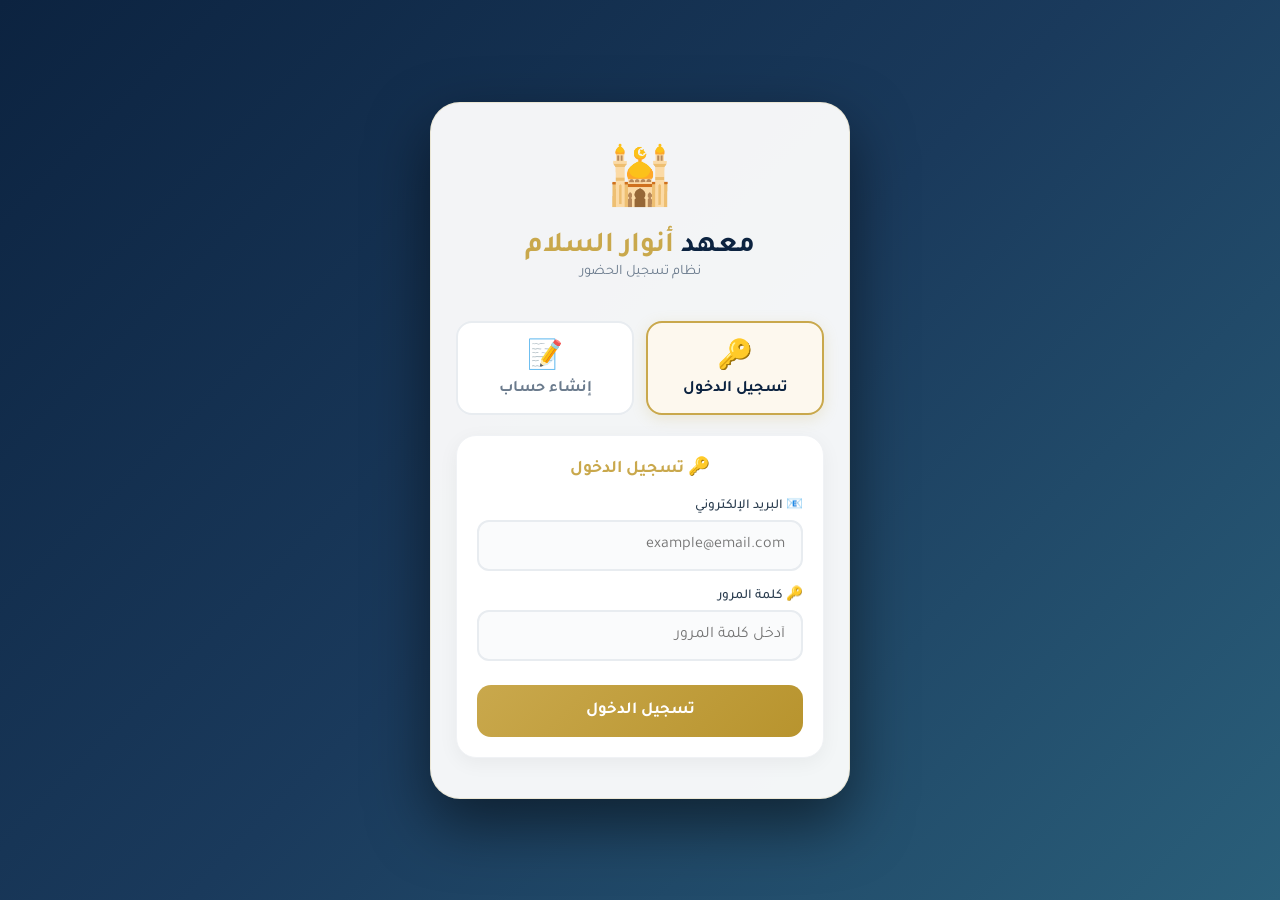
==== index.html @ 27bbc6e4 "Add files via upload" ====
<!DOCTYPE html>
<html lang="ar" dir="rtl">
<head>
    <meta charset="UTF-8" />
    <meta name="viewport" content="width=device-width, initial-scale=1.0, maximum-scale=1.0, user-scalable=no" />
    <title>معهد أنوار السلام</title>
    <link href="https://fonts.googleapis.com/css2?family=Tajawal:wght@300;400;500;700&display=swap" rel="stylesheet" />
    <style>
        * {
            margin: 0;
            padding: 0;
            box-sizing: border-box;
        }

        body {
            font-family: 'Tajawal', sans-serif;
            background: linear-gradient(135deg, #0C2340, #1A3A5C, #2A5F7A);
            min-height: 100vh;
            display: flex;
            justify-content: center;
            align-items: center;
            padding: 20px;
        }

        .container {
            width: 100%;
            max-width: 420px;
            background: rgba(255, 255, 255, 0.95);
            border-radius: 30px;
            padding: 30px 25px;
            box-shadow: 0 25px 60px rgba(0, 0, 0, 0.5);
            border: 1px solid rgba(201, 168, 76, 0.2);
        }

        .logo {
            text-align: center;
            padding: 10px 0 25px;
        }
        .logo .icon {
            font-size: 3.5rem;
            display: block;
            margin-bottom: 8px;
        }
        .logo h1 {
            font-size: 1.8rem;
            font-weight: 700;
            color: #0C2340;
        }
        .logo h1 span {
            color: #C9A84C;
        }
        .logo p {
            color: #6B7B8D;
            font-size: 0.9rem;
        }

        /* ===== التبويبات ===== */
        .tab-selector {
            display: grid;
            grid-template-columns: 1fr 1fr;
            gap: 12px;
            margin: 15px 0 20px;
        }

        .tab-btn {
            padding: 14px 10px;
            border: 2px solid #E8ECF0;
            border-radius: 16px;
            background: white;
            font-size: 1rem;
            font-weight: 600;
            cursor: pointer;
            transition: all 0.3s;
            font-family: inherit;
            color: #6B7B8D;
        }
        .tab-btn:active {
            transform: scale(0.95);
        }
        .tab-btn .emoji {
            display: block;
            font-size: 1.8rem;
            margin-bottom: 3px;
        }
        .tab-btn.active {
            border-color: #C9A84C;
            background: #FDF8EE;
            color: #0C2340;
            box-shadow: 0 4px 15px rgba(201, 168, 76, 0.2);
        }

        /* ===== النماذج ===== */
        .form-card {
            background: white;
            border-radius: 20px;
            padding: 20px;
            box-shadow: 0 5px 20px rgba(0, 0, 0, 0.05);
            margin: 10px 0;
            display: none;
            border: 1px solid #F0F2F5;
        }
        .form-card.active {
            display: block;
            animation: slideDown 0.4s ease;
        }

        @keyframes slideDown {
            from {
                opacity: 0;
                transform: translateY(-20px);
            }
            to {
                opacity: 1;
                transform: translateY(0);
            }
        }

        .form-card h3 {
            color: #0C2340;
            font-size: 1.1rem;
            margin-bottom: 15px;
            text-align: center;
        }
        .form-card h3 span {
            color: #C9A84C;
        }

        /* ===== الحقول ===== */
        .input-group {
            margin-bottom: 14px;
        }
        .input-group label {
            display: block;
            font-weight: 500;
            color: #2C3E50;
            margin-bottom: 5px;
            font-size: 0.85rem;
        }
        .input-group input {
            width: 100%;
            padding: 14px 16px;
            border: 2px solid #E8ECF0;
            border-radius: 12px;
            font-size: 1rem;
            font-family: inherit;
            transition: all 0.3s;
            background: #FAFBFC;
            color: #2C3E50;
        }
        .input-group input:focus {
            outline: none;
            border-color: #C9A84C;
            box-shadow: 0 0 0 4px rgba(201, 168, 76, 0.15);
        }

        /* ===== أزرار الدور ===== */
        .role-selector {
            display: grid;
            grid-template-columns: 1fr 1fr;
            gap: 10px;
            margin: 10px 0;
        }

        .role-btn {
            padding: 14px;
            border: 2px solid #E8ECF0;
            border-radius: 12px;
            background: white;
            font-size: 1rem;
            font-weight: 600;
            cursor: pointer;
            transition: all 0.3s;
            font-family: inherit;
            color: #6B7B8D;
        }
        .role-btn:active {
            transform: scale(0.95);
        }
        .role-btn .emoji {
            display: block;
            font-size: 1.8rem;
            margin-bottom: 3px;
        }
        .role-btn.active {
            border-color: #C9A84C;
            background: #FDF8EE;
            color: #0C2340;
        }

        /* ===== الأزرار ===== */
        .btn-primary {
            width: 100%;
            padding: 16px;
            background: linear-gradient(135deg, #C9A84C, #B8942E);
            color: white;
            border: none;
            border-radius: 14px;
            font-size: 1.05rem;
            font-weight: 700;
            cursor: pointer;
            transition: all 0.3s;
            font-family: inherit;
            margin-top: 10px;
        }
        .btn-primary:active {
            transform: scale(0.96);
        }
        .btn-primary:disabled {
            opacity: 0.6;
            cursor: not-allowed;
        }

        .btn-secondary {
            width: 100%;
            padding: 14px;
            background: transparent;
            color: #C9A84C;
            border: 2px solid #C9A84C;
            border-radius: 14px;
            font-size: 1rem;
            font-weight: 600;
            cursor: pointer;
            transition: all 0.3s;
            font-family: inherit;
            margin-top: 10px;
        }
        .btn-secondary:active {
            transform: scale(0.96);
        }

        /* ===== الرسائل ===== */
        .message {
            margin-top: 15px;
            padding: 14px;
            border-radius: 14px;
            text-align: center;
            font-weight: 500;
            display: none;
            font-size: 0.95rem;
        }
        .message.success {
            display: block;
            background: #E8F5E9;
            color: #2E7D32;
        }
        .message.error {
            display: block;
            background: #FFEBEE;
            color: #C62828;
        }

        .loading {
            display: inline-block;
            width: 18px;
            height: 18px;
            border: 3px solid rgba(255, 255, 255, 0.3);
            border-top: 3px solid white;
            border-radius: 50%;
            animation: spin 0.8s linear infinite;
            vertical-align: middle;
            margin-left: 10px;
        }
        @keyframes spin {
            0% {
                transform: rotate(0deg);
            }
            100% {
                transform: rotate(360deg);
            }
        }

        /* ===== كود المدرس ===== */
        .teacher-code-section {
            display: none;
            margin-top: 10px;
            padding: 15px;
            background: #FFF8E7;
            border-radius: 12px;
            border: 2px dashed #C9A84C;
        }
        .teacher-code-section .input-group {
            margin-bottom: 0;
        }

        .divider {
            display: flex;
            align-items: center;
            margin: 15px 0;
            color: #95A5A6;
            font-size: 0.85rem;
        }
        .divider::before,
        .divider::after {
            content: '';
            flex: 1;
            height: 1px;
            background: #E8ECF0;
            margin: 0 10px;
        }

        @media (max-width: 480px) {
            .container {
                padding: 20px 15px;
            }
            .logo h1 {
                font-size: 1.5rem;
            }
        }
    </style>
</head>
<body>
    <div class="container">
        <!-- ===== الشعار ===== -->
        <div class="logo">
            <span class="icon">🕌</span>
            <h1>معهد <span>أنوار السلام</span></h1>
            <p>نظام تسجيل الحضور</p>
        </div>

        <!-- ===== التبويبات ===== -->
        <div class="tab-selector">
            <button id="loginTab" class="tab-btn active">
                <span class="emoji">🔑</span> تسجيل الدخول
            </button>
            <button id="registerTab" class="tab-btn">
                <span class="emoji">📝</span> إنشاء حساب
            </button>
        </div>

        <!-- ============================================================ -->
        <!-- ===== نموذج تسجيل الدخول ===== -->
        <!-- ============================================================ -->
        <div id="loginForm" class="form-card active">
            <h3>🔑 <span>تسجيل الدخول</span></h3>

            <div class="input-group">
                <label>📧 البريد الإلكتروني</label>
                <input type="email" id="loginEmail" placeholder="example@email.com" />
            </div>

            <div class="input-group">
                <label>🔑 كلمة المرور</label>
                <input type="password" id="loginPassword" placeholder="أدخل كلمة المرور" />
            </div>

            <button id="loginBtn" class="btn-primary">تسجيل الدخول</button>
        </div>

        <!-- ============================================================ -->
        <!-- ===== نموذج إنشاء حساب ===== -->
        <!-- ============================================================ -->
        <div id="registerForm" class="form-card">
            <h3>📝 <span>إنشاء حساب جديد</span></h3>

            <div class="input-group">
                <label>👤 الاسم الثلاثي</label>
                <input type="text" id="regName" placeholder="مثال: أحمد محمد علي" />
            </div>

            <div class="input-group">
                <label>📧 البريد الإلكتروني</label>
                <input type="email" id="regEmail" placeholder="example@email.com" />
            </div>

            <div class="input-group">
                <label>📱 رقم الهاتف</label>
                <input type="tel" id="regPhone" placeholder="7XXXXXXXXX" maxlength="10" />
            </div>

            <div class="input-group">
                <label>🔑 كلمة المرور</label>
                <input type="password" id="regPassword" placeholder="6 أحرف على الأقل" />
            </div>

            <!-- ===== اختيار الدور ===== -->
            <div class="role-selector">
                <button id="roleStudentBtn" class="role-btn active" onclick="selectRole('student')">
                    <span class="emoji">👤</span> طالب
                </button>
                <button id="roleTeacherBtn" class="role-btn" onclick="selectRole('teacher')">
                    <span class="emoji">👨‍🏫</span> مدرب
                </button>
            </div>

            <!-- ===== كود المدرس (يظهر فقط عند اختيار مدرب) ===== -->
            <div id="teacherCodeSection" class="teacher-code-section">
                <div class="input-group">
                    <label>🔐 كود المدرس السري</label>
                    <input type="password" id="regTeacherCode" placeholder="أدخل كود المدرس" />
                </div>
            </div>

            <button id="registerBtn" class="btn-primary">إنشاء حساب</button>
        </div>

        <!-- ===== الرسائل ===== -->
        <div id="message" class="message"></div>
    </div>

    <script>
        // ============================================================
        // الكود السري (مخفي تماماً)
        // ============================================================
        const TEACHER_CODE = atob('enpubjU1MDAxMUFuQA==');

        // ============================================================
        // المتغيرات
        // ============================================================

        let selectedRole = 'student'; // 'student' أو 'teacher'

        const loginTab = document.getElementById('loginTab');
        const registerTab = document.getElementById('registerTab');
        const loginForm = document.getElementById('loginForm');
        const registerForm = document.getElementById('registerForm');

        const loginBtn = document.getElementById('loginBtn');
        const registerBtn = document.getElementById('registerBtn');

        const roleStudentBtn = document.getElementById('roleStudentBtn');
        const roleTeacherBtn = document.getElementById('roleTeacherBtn');
        const teacherCodeSection = document.getElementById('teacherCodeSection');

        // ============================================================
        // التبديل بين التبويبات
        // ============================================================

        loginTab.onclick = function() {
            loginTab.classList.add('active');
            registerTab.classList.remove('active');
            loginForm.classList.add('active');
            registerForm.classList.remove('active');
            hideMessage();
        };

        registerTab.onclick = function() {
            registerTab.classList.add('active');
            loginTab.classList.remove('active');
            registerForm.classList.add('active');
            loginForm.classList.remove('active');
            hideMessage();
        };

        // ============================================================
        // اختيار الدور (طالب / مدرب)
        // ============================================================

        function selectRole(role) {
            selectedRole = role;

            if (role === 'student') {
                roleStudentBtn.classList.add('active');
                roleTeacherBtn.classList.remove('active');
                teacherCodeSection.style.display = 'none';
            } else {
                roleTeacherBtn.classList.add('active');
                roleStudentBtn.classList.remove('active');
                teacherCodeSection.style.display = 'block';
            }

            hideMessage();
        }

        // ============================================================
        // دوال مساعدة
        // ============================================================

        function showMessage(text, type) {
            const el = document.getElementById('message');
            el.textContent = text;
            el.className = 'message ' + type;
        }

        function hideMessage() {
            const el = document.getElementById('message');
            el.textContent = '';
            el.className = 'message';
        }

        function setLoading(btn, loading) {
            if (loading) {
                btn.disabled = true;
                btn.innerHTML = 'جاري <span class="loading"></span>';
            } else {
                btn.disabled = false;
                btn.innerHTML = btn === loginBtn ? 'تسجيل الدخول' : 'إنشاء حساب';
            }
        }

        function generateId() {
            return Date.now().toString(36) + Math.random().toString(36).substring(2, 8);
        }

        function isValidName(name) {
            return /^[\u0600-\u06FF\s]+$/.test(name) && name.trim().split(/\s+/).length >= 2;
        }

        function isValidEmail(email) {
            return /^[^\s@]+@[^\s@]+\.[^\s@]+$/.test(email);
        }

        function isValidPhone(phone) {
            return /^\d{10}$/.test(phone);
        }

        function isValidPassword(password) {
            return password.length >= 6;
        }

        // ============================================================
        // تسجيل الدخول
        // ============================================================

        loginBtn.onclick = function() {
            const email = document.getElementById('loginEmail').value.trim();
            const password = document.getElementById('loginPassword').value.trim();

            hideMessage();

            if (!isValidEmail(email)) {
                showMessage('⚠️ البريد الإلكتروني غير صحيح', 'error');
                return;
            }
            if (!password) {
                showMessage('⚠️ يرجى إدخال كلمة المرور', 'error');
                return;
            }

            setLoading(loginBtn, true);

            setTimeout(function() {
                const users = JSON.parse(localStorage.getItem('users')) || [];
                const user = users.find(u => u.email === email && u.password === password);

                if (!user) {
                    setLoading(loginBtn, false);
                    showMessage('❌ البريد أو كلمة المرور غير صحيحة', 'error');
                    return;
                }

                localStorage.setItem('currentUser', JSON.stringify(user));
                setLoading(loginBtn, false);
                showMessage('✅ تم تسجيل الدخول بنجاح!', 'success');

                setTimeout(function() {
                    window.location.href = 'dashboard.html';
                }, 1000);
            }, 1500);
        };

        // ============================================================
        // إنشاء حساب جديد
        // ============================================================

        registerBtn.onclick = function() {
            const name = document.getElementById('regName').value.trim();
            const email = document.getElementById('regEmail').value.trim();
            const phone = document.getElementById('regPhone').value.trim();
            const password = document.getElementById('regPassword').value.trim();
            const teacherCode = document.getElementById('regTeacherCode').value.trim();

            hideMessage();

            // التحقق من الاسم
            if (!isValidName(name)) {
                showMessage('⚠️ الاسم يجب أن يكون عربياً (ثلاثي)', 'error');
                return;
            }

            // التحقق من البريد
            if (!isValidEmail(email)) {
                showMessage('⚠️ البريد الإلكتروني غير صحيح', 'error');
                return;
            }

            // التحقق من الهاتف
            if (!isValidPhone(phone)) {
                showMessage('⚠️ رقم الهاتف يجب أن يكون 10 أرقام', 'error');
                return;
            }

            // التحقق من كلمة المرور
            if (!isValidPassword(password)) {
                showMessage('⚠️ كلمة المرور يجب أن تكون 6 أحرف على الأقل', 'error');
                return;
            }

            // التحقق من كود المدرس إذا كان المدرب مختاراً
            const isTeacher = (selectedRole === 'teacher');
            if (isTeacher) {
                if (!teacherCode) {
                    showMessage('⚠️ يرجى إدخال كود المدرس', 'error');
                    return;
                }
                if (teacherCode !== TEACHER_CODE) {
                    showMessage('❌ كود المدرس غير صحيح!', 'error');
                    return;
                }
            }

            // التحقق من عدم وجود البريد مسبقاً
            const users = JSON.parse(localStorage.getItem('users')) || [];
            if (users.find(u => u.email === email)) {
                showMessage('⚠️ هذا البريد مسجل مسبقاً', 'error');
                return;
            }

            setLoading(registerBtn, true);

            setTimeout(function() {
                const newUser = {
                    id: generateId(),
                    name: name,
                    email: email,
                    phone: phone,
                    password: password,
                    grade: isTeacher ? 'مدرس' : 'غير محدد',
                    is_teacher: isTeacher,
                    registered: new Date().toISOString()
                };

                users.push(newUser);
                localStorage.setItem('users', JSON.stringify(users));
                localStorage.setItem('currentUser', JSON.stringify(newUser));

                setLoading(registerBtn, false);
                showMessage(isTeacher ? '✅ تم التسجيل كمدرس!' : '✅ تم التسجيل كطالب!', 'success');

                setTimeout(function() {
                    window.location.href = 'dashboard.html';
                }, 1000);
            }, 1500);
        };

        // ============================================================
        // التحقق من الجلسة
        // ============================================================

        const savedUser = localStorage.getItem('currentUser');
        if (savedUser) {
            try {
                const parsed = JSON.parse(savedUser);
                if (parsed && parsed.id) {
                    window.location.href = 'dashboard.html';
                }
            } catch (e) {}
        }

        // ============================================================
        // بدء التطبيق
        // ============================================================

        console.log('🕌 معهد أنوار السلام - جاهز');
        console.log('🔑 الكود السري مخفي تماماً');

        // تفعيل زر الطالب افتراضياً
        selectRole('student');
    </script>
</body>
</html>
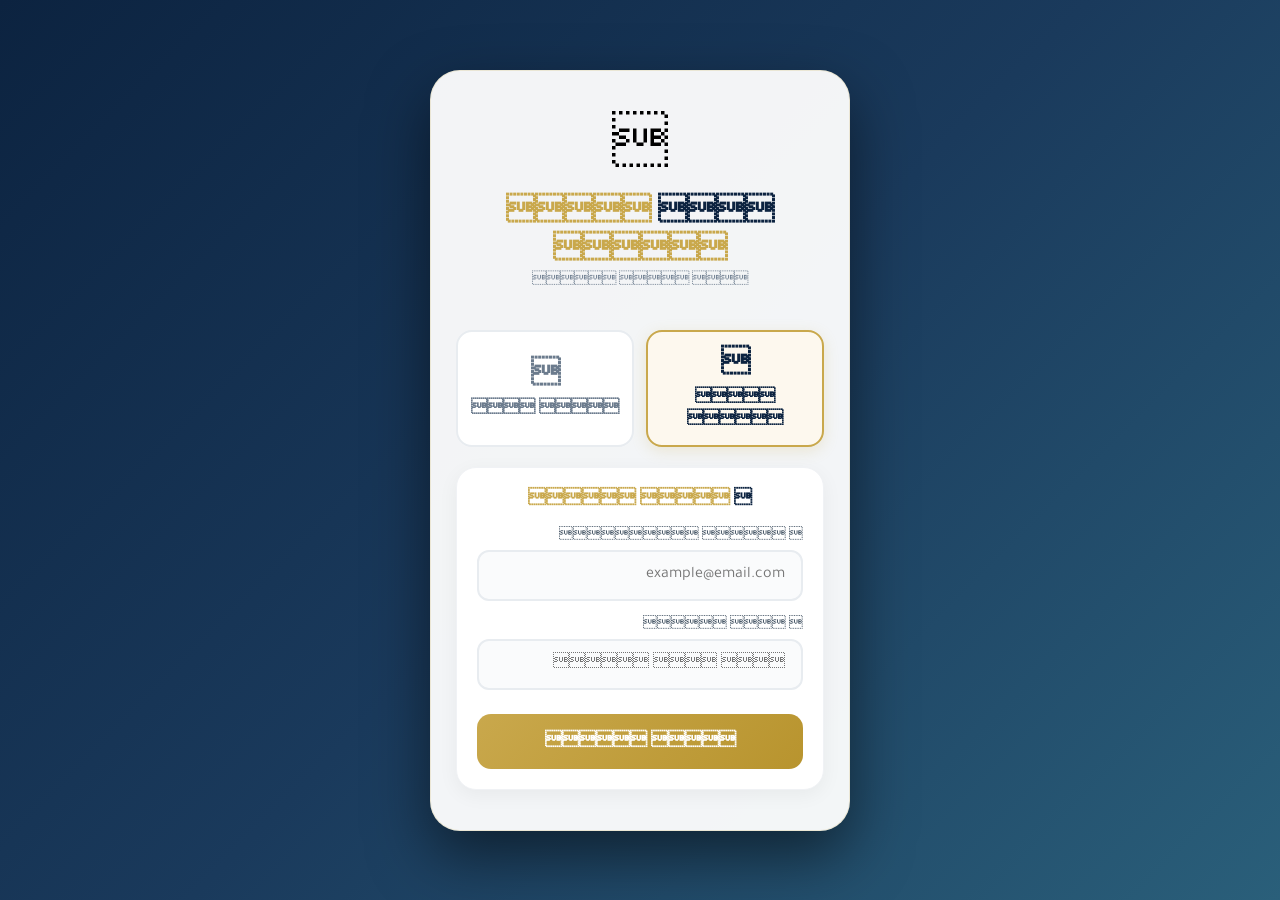
==== commit f1dd5589: "Add files via upload" ====
--- a/index.html
+++ b/index.html
@@ -3,7 +3,7 @@
 <head>
     <meta charset="UTF-8" />
     <meta name="viewport" content="width=device-width, initial-scale=1.0, maximum-scale=1.0, user-scalable=no" />
-    <title>معهد أنوار السلام</title>
+    <title>  </title>
     <link href="https://fonts.googleapis.com/css2?family=Tajawal:wght@300;400;500;700&display=swap" rel="stylesheet" />
     <style>
         * {
@@ -54,7 +54,6 @@
             font-size: 0.9rem;
         }
 
-        /* ===== التبويبات ===== */
         .tab-selector {
             display: grid;
             grid-template-columns: 1fr 1fr;
@@ -89,7 +88,6 @@
             box-shadow: 0 4px 15px rgba(201, 168, 76, 0.2);
         }
 
-        /* ===== النماذج ===== */
         .form-card {
             background: white;
             border-radius: 20px;
@@ -125,7 +123,6 @@
             color: #C9A84C;
         }
 
-        /* ===== الحقول ===== */
         .input-group {
             margin-bottom: 14px;
         }
@@ -136,7 +133,8 @@
             margin-bottom: 5px;
             font-size: 0.85rem;
         }
-        .input-group input {
+        .input-group input,
+        .input-group select {
             width: 100%;
             padding: 14px 16px;
             border: 2px solid #E8ECF0;
@@ -147,47 +145,54 @@
             background: #FAFBFC;
             color: #2C3E50;
         }
-        .input-group input:focus {
+        .input-group input:focus,
+        .input-group select:focus {
             outline: none;
             border-color: #C9A84C;
             box-shadow: 0 0 0 4px rgba(201, 168, 76, 0.15);
         }
-
-        /* ===== أزرار الدور ===== */
-        .role-selector {
-            display: grid;
-            grid-template-columns: 1fr 1fr;
-            gap: 10px;
-            margin: 10px 0;
-        }
-
-        .role-btn {
-            padding: 14px;
+        .input-group small {
+            display: block;
+            color: #95A5A6;
+            font-size: 0.7rem;
+            margin-top: 3px;
+        }
+
+        .phone-input {
+            display: flex;
+            align-items: center;
+            background: #FAFBFC;
             border: 2px solid #E8ECF0;
             border-radius: 12px;
-            background: white;
+            overflow: hidden;
+            transition: all 0.3s;
+        }
+        .phone-input:focus-within {
+            border-color: #C9A84C;
+            box-shadow: 0 0 0 4px rgba(201, 168, 76, 0.15);
+        }
+        .phone-input .country {
+            padding: 14px 10px;
+            background: #C9A84C;
+            color: white;
+            font-weight: 700;
+            font-size: 0.85rem;
+            min-width: 50px;
+            text-align: center;
+        }
+        .phone-input input {
+            border: none !important;
+            flex: 1;
+            padding: 14px 14px;
+            background: transparent;
             font-size: 1rem;
-            font-weight: 600;
-            cursor: pointer;
-            transition: all 0.3s;
             font-family: inherit;
-            color: #6B7B8D;
-        }
-        .role-btn:active {
-            transform: scale(0.95);
-        }
-        .role-btn .emoji {
-            display: block;
-            font-size: 1.8rem;
-            margin-bottom: 3px;
-        }
-        .role-btn.active {
-            border-color: #C9A84C;
-            background: #FDF8EE;
-            color: #0C2340;
-        }
-
-        /* ===== الأزرار ===== */
+            color: #2C3E50;
+        }
+        .phone-input input:focus {
+            box-shadow: none !important;
+        }
+
         .btn-primary {
             width: 100%;
             padding: 16px;
@@ -210,25 +215,39 @@
             cursor: not-allowed;
         }
 
-        .btn-secondary {
-            width: 100%;
+        .role-selector {
+            display: grid;
+            grid-template-columns: 1fr 1fr;
+            gap: 10px;
+            margin: 10px 0;
+        }
+
+        .role-btn {
             padding: 14px;
-            background: transparent;
-            color: #C9A84C;
-            border: 2px solid #C9A84C;
-            border-radius: 14px;
+            border: 2px solid #E8ECF0;
+            border-radius: 12px;
+            background: white;
             font-size: 1rem;
             font-weight: 600;
             cursor: pointer;
             transition: all 0.3s;
             font-family: inherit;
-            margin-top: 10px;
-        }
-        .btn-secondary:active {
-            transform: scale(0.96);
-        }
-
-        /* ===== الرسائل ===== */
+            color: #6B7B8D;
+        }
+        .role-btn:active {
+            transform: scale(0.95);
+        }
+        .role-btn .emoji {
+            display: block;
+            font-size: 1.8rem;
+            margin-bottom: 3px;
+        }
+        .role-btn.active {
+            border-color: #C9A84C;
+            background: #FDF8EE;
+            color: #0C2340;
+        }
+
         .message {
             margin-top: 15px;
             padding: 14px;
@@ -269,7 +288,6 @@
             }
         }
 
-        /* ===== كود المدرس ===== */
         .teacher-code-section {
             display: none;
             margin-top: 10px;
@@ -282,20 +300,12 @@
             margin-bottom: 0;
         }
 
-        .divider {
-            display: flex;
-            align-items: center;
-            margin: 15px 0;
-            color: #95A5A6;
-            font-size: 0.85rem;
-        }
-        .divider::before,
-        .divider::after {
-            content: '';
-            flex: 1;
-            height: 1px;
-            background: #E8ECF0;
-            margin: 0 10px;
+        /* =====   -    ===== */
+        .grade-section {
+            display: block;
+        }
+        .grade-section.hidden {
+            display: none;
         }
 
         @media (max-width: 480px) {
@@ -303,6 +313,13 @@
                 padding: 20px 15px;
             }
             .logo h1 {
+                font-size: 1.5rem;
+            }
+            .role-btn {
+                padding: 12px 8px;
+                font-size: 0.85rem;
+            }
+            .role-btn .emoji {
                 font-size: 1.5rem;
             }
         }
@@ -310,159 +327,167 @@
 </head>
 <body>
     <div class="container">
-        <!-- ===== الشعار ===== -->
         <div class="logo">
-            <span class="icon">🕌</span>
-            <h1>معهد <span>أنوار السلام</span></h1>
-            <p>نظام تسجيل الحضور</p>
+            <span class="icon"></span>
+            <h1> <span> </span></h1>
+            <p>  </p>
         </div>
 
-        <!-- ===== التبويبات ===== -->
         <div class="tab-selector">
-            <button id="loginTab" class="tab-btn active">
-                <span class="emoji">🔑</span> تسجيل الدخول
+            <button id="loginTab" class="tab-btn active" onclick="showLogin()">
+                <span class="emoji"></span>  
             </button>
-            <button id="registerTab" class="tab-btn">
-                <span class="emoji">📝</span> إنشاء حساب
+            <button id="registerTab" class="tab-btn" onclick="showRegister()">
+                <span class="emoji"></span>  
             </button>
         </div>
 
-        <!-- ============================================================ -->
-        <!-- ===== نموذج تسجيل الدخول ===== -->
-        <!-- ============================================================ -->
+        <!-- =====   ===== -->
         <div id="loginForm" class="form-card active">
-            <h3>🔑 <span>تسجيل الدخول</span></h3>
-
+            <h3> <span> </span></h3>
             <div class="input-group">
-                <label>📧 البريد الإلكتروني</label>
+                <label>  </label>
                 <input type="email" id="loginEmail" placeholder="example@email.com" />
             </div>
-
             <div class="input-group">
-                <label>🔑 كلمة المرور</label>
-                <input type="password" id="loginPassword" placeholder="أدخل كلمة المرور" />
-            </div>
-
-            <button id="loginBtn" class="btn-primary">تسجيل الدخول</button>
+                <label>  </label>
+                <input type="password" id="loginPassword" placeholder="  " />
+            </div>
+            <button id="loginBtn" class="btn-primary" onclick="loginUser()"> </button>
         </div>
 
-        <!-- ============================================================ -->
-        <!-- ===== نموذج إنشاء حساب ===== -->
-        <!-- ============================================================ -->
+        <!-- =====   ===== -->
         <div id="registerForm" class="form-card">
-            <h3>📝 <span>إنشاء حساب جديد</span></h3>
+            <h3> <span>  </span></h3>
 
             <div class="input-group">
-                <label>👤 الاسم الثلاثي</label>
-                <input type="text" id="regName" placeholder="مثال: أحمد محمد علي" />
+                <label>  </label>
+                <input type="text" id="regName" placeholder=":   " />
+                <small>   </small>
             </div>
 
             <div class="input-group">
-                <label>📧 البريد الإلكتروني</label>
+                <label>  </label>
                 <input type="email" id="regEmail" placeholder="example@email.com" />
             </div>
 
             <div class="input-group">
-                <label>📱 رقم الهاتف</label>
-                <input type="tel" id="regPhone" placeholder="7XXXXXXXXX" maxlength="10" />
+                <label>  </label>
+                <div class="phone-input">
+                    <span class="country">+964</span>
+                    <input type="tel" id="regPhone" placeholder="7XXXXXXXXX" maxlength="10" />
+                </div>
+                <small> 10  </small>
             </div>
 
             <div class="input-group">
-                <label>🔑 كلمة المرور</label>
-                <input type="password" id="regPassword" placeholder="6 أحرف على الأقل" />
-            </div>
-
-            <!-- ===== اختيار الدور ===== -->
+                <label>  </label>
+                <input type="password" id="regPassword" placeholder="6   " />
+            </div>
+
+            <!-- =====   -    ===== -->
+            <div id="gradeSection" class="grade-section">
+                <div class="input-group">
+                    <label> </label>
+                    <select id="regGrade">
+                        <option value="">--   --</option>
+                        <option value=" "> </option>
+                        <option value=" "> </option>
+                        <option value=" "> </option>
+                    </select>
+                    <small>    </small>
+                </div>
+            </div>
+
+            <!-- =====   ===== -->
             <div class="role-selector">
                 <button id="roleStudentBtn" class="role-btn active" onclick="selectRole('student')">
-                    <span class="emoji">👤</span> طالب
+                    <span class="emoji"></span> 
                 </button>
                 <button id="roleTeacherBtn" class="role-btn" onclick="selectRole('teacher')">
-                    <span class="emoji">👨‍🏫</span> مدرب
+                    <span class="emoji"></span> 
                 </button>
             </div>
 
-            <!-- ===== كود المدرس (يظهر فقط عند اختيار مدرب) ===== -->
+            <!-- =====   ===== -->
             <div id="teacherCodeSection" class="teacher-code-section">
                 <div class="input-group">
-                    <label>🔐 كود المدرس السري</label>
-                    <input type="password" id="regTeacherCode" placeholder="أدخل كود المدرس" />
+                    <label>   </label>
+                    <input type="password" id="regTeacherCode" placeholder="  " />
                 </div>
             </div>
 
-            <button id="registerBtn" class="btn-primary">إنشاء حساب</button>
+            <button id="registerBtn" class="btn-primary" onclick="registerUser()"> </button>
         </div>
 
-        <!-- ===== الرسائل ===== -->
         <div id="message" class="message"></div>
     </div>
 
     <script>
         // ============================================================
-        // الكود السري (مخفي تماماً)
-        // ============================================================
-        const TEACHER_CODE = atob('enpubjU1MDAxMUFuQA==');
-
-        // ============================================================
-        // المتغيرات
-        // ============================================================
-
-        let selectedRole = 'student'; // 'student' أو 'teacher'
-
-        const loginTab = document.getElementById('loginTab');
-        const registerTab = document.getElementById('registerTab');
-        const loginForm = document.getElementById('loginForm');
-        const registerForm = document.getElementById('registerForm');
-
-        const loginBtn = document.getElementById('loginBtn');
-        const registerBtn = document.getElementById('registerBtn');
-
-        const roleStudentBtn = document.getElementById('roleStudentBtn');
-        const roleTeacherBtn = document.getElementById('roleTeacherBtn');
-        const teacherCodeSection = document.getElementById('teacherCodeSection');
-
-        // ============================================================
-        // التبديل بين التبويبات
-        // ============================================================
-
-        loginTab.onclick = function() {
-            loginTab.classList.add('active');
-            registerTab.classList.remove('active');
-            loginForm.classList.add('active');
-            registerForm.classList.remove('active');
+        //   ()
+        // ============================================================
+        const TEACHER_CODE = 'zznn550011AN@';
+
+        // ============================================================
+        // 
+        // ============================================================
+
+        let selectedRole = 'student';
+
+        // ============================================================
+        //   
+        // ============================================================
+
+        function showLogin() {
+            document.getElementById('loginTab').classList.add('active');
+            document.getElementById('registerTab').classList.remove('active');
+            document.getElementById('loginForm').classList.add('active');
+            document.getElementById('registerForm').classList.remove('active');
             hideMessage();
-        };
-
-        registerTab.onclick = function() {
-            registerTab.classList.add('active');
-            loginTab.classList.remove('active');
-            registerForm.classList.add('active');
-            loginForm.classList.remove('active');
+        }
+
+        function showRegister() {
+            document.getElementById('registerTab').classList.add('active');
+            document.getElementById('loginTab').classList.remove('active');
+            document.getElementById('registerForm').classList.add('active');
+            document.getElementById('loginForm').classList.remove('active');
             hideMessage();
-        };
-
-        // ============================================================
-        // اختيار الدور (طالب / مدرب)
+        }
+
+        // ============================================================
+        //   -  / 
         // ============================================================
 
         function selectRole(role) {
             selectedRole = role;
 
+            const studentBtn = document.getElementById('roleStudentBtn');
+            const teacherBtn = document.getElementById('roleTeacherBtn');
+            const teacherCodeSection = document.getElementById('teacherCodeSection');
+            const gradeSection = document.getElementById('gradeSection');
+
             if (role === 'student') {
-                roleStudentBtn.classList.add('active');
-                roleTeacherBtn.classList.remove('active');
+                // 
+                studentBtn.classList.add('active');
+                teacherBtn.classList.remove('active');
                 teacherCodeSection.style.display = 'none';
+                //     
+                gradeSection.classList.remove('hidden');
             } else {
-                roleTeacherBtn.classList.add('active');
-                roleStudentBtn.classList.remove('active');
+                // 
+                teacherBtn.classList.add('active');
+                studentBtn.classList.remove('active');
                 teacherCodeSection.style.display = 'block';
+                //     
+                gradeSection.classList.add('hidden');
             }
 
             hideMessage();
         }
 
         // ============================================================
-        // دوال مساعدة
+        //  
         // ============================================================
 
         function showMessage(text, type) {
@@ -480,10 +505,10 @@
         function setLoading(btn, loading) {
             if (loading) {
                 btn.disabled = true;
-                btn.innerHTML = 'جاري <span class="loading"></span>';
+                btn.innerHTML = ' <span class="loading"></span>';
             } else {
                 btn.disabled = false;
-                btn.innerHTML = btn === loginBtn ? 'تسجيل الدخول' : 'إنشاء حساب';
+                btn.innerHTML = btn.id === 'loginBtn' ? ' ' : ' ';
             }
         }
 
@@ -508,104 +533,111 @@
         }
 
         // ============================================================
-        // تسجيل الدخول
-        // ============================================================
-
-        loginBtn.onclick = function() {
+        //  
+        // ============================================================
+
+        function loginUser() {
             const email = document.getElementById('loginEmail').value.trim();
             const password = document.getElementById('loginPassword').value.trim();
 
             hideMessage();
 
             if (!isValidEmail(email)) {
-                showMessage('⚠️ البريد الإلكتروني غير صحيح', 'error');
+                showMessage('    ', 'error');
                 return;
             }
             if (!password) {
-                showMessage('⚠️ يرجى إدخال كلمة المرور', 'error');
-                return;
-            }
-
-            setLoading(loginBtn, true);
+                showMessage('    ', 'error');
+                return;
+            }
+
+            setLoading(document.getElementById('loginBtn'), true);
 
             setTimeout(function() {
                 const users = JSON.parse(localStorage.getItem('users')) || [];
                 const user = users.find(u => u.email === email && u.password === password);
 
                 if (!user) {
-                    setLoading(loginBtn, false);
-                    showMessage('❌ البريد أو كلمة المرور غير صحيحة', 'error');
+                    setLoading(document.getElementById('loginBtn'), false);
+                    showMessage('      ', 'error');
                     return;
                 }
 
                 localStorage.setItem('currentUser', JSON.stringify(user));
-                setLoading(loginBtn, false);
-                showMessage('✅ تم تسجيل الدخول بنجاح!', 'success');
+                setLoading(document.getElementById('loginBtn'), false);
+                showMessage('    !', 'success');
 
                 setTimeout(function() {
                     window.location.href = 'dashboard.html';
                 }, 1000);
             }, 1500);
-        };
-
-        // ============================================================
-        // إنشاء حساب جديد
-        // ============================================================
-
-        registerBtn.onclick = function() {
+        }
+
+        // ============================================================
+        //   
+        // ============================================================
+
+        function registerUser() {
             const name = document.getElementById('regName').value.trim();
             const email = document.getElementById('regEmail').value.trim();
             const phone = document.getElementById('regPhone').value.trim();
             const password = document.getElementById('regPassword').value.trim();
+            const grade = document.getElementById('regGrade').value;
             const teacherCode = document.getElementById('regTeacherCode').value.trim();
 
             hideMessage();
 
-            // التحقق من الاسم
+            //   
             if (!isValidName(name)) {
-                showMessage('⚠️ الاسم يجب أن يكون عربياً (ثلاثي)', 'error');
-                return;
-            }
-
-            // التحقق من البريد
+                showMessage('      ()', 'error');
+                return;
+            }
+
+            //   
             if (!isValidEmail(email)) {
-                showMessage('⚠️ البريد الإلكتروني غير صحيح', 'error');
-                return;
-            }
-
-            // التحقق من الهاتف
+                showMessage('    ', 'error');
+                return;
+            }
+
+            //   
             if (!isValidPhone(phone)) {
-                showMessage('⚠️ رقم الهاتف يجب أن يكون 10 أرقام', 'error');
-                return;
-            }
-
-            // التحقق من كلمة المرور
+                showMessage('      10 ', 'error');
+                return;
+            }
+
+            //    
             if (!isValidPassword(password)) {
-                showMessage('⚠️ كلمة المرور يجب أن تكون 6 أحرف على الأقل', 'error');
-                return;
-            }
-
-            // التحقق من كود المدرس إذا كان المدرب مختاراً
+                showMessage('      6   ', 'error');
+                return;
+            }
+
+            //        
             const isTeacher = (selectedRole === 'teacher');
             if (isTeacher) {
                 if (!teacherCode) {
-                    showMessage('⚠️ يرجى إدخال كود المدرس', 'error');
+                    showMessage('    ', 'error');
                     return;
                 }
                 if (teacherCode !== TEACHER_CODE) {
-                    showMessage('❌ كود المدرس غير صحيح!', 'error');
+                    showMessage('    !', 'error');
                     return;
                 }
             }
 
-            // التحقق من عدم وجود البريد مسبقاً
+            // =====     ( ) =====
+            if (!isTeacher && !grade) {
+                showMessage('   ', 'error');
+                return;
+            }
+
+            //      
             const users = JSON.parse(localStorage.getItem('users')) || [];
             if (users.find(u => u.email === email)) {
-                showMessage('⚠️ هذا البريد مسجل مسبقاً', 'error');
-                return;
-            }
-
-            setLoading(registerBtn, true);
+                showMessage('    ', 'error');
+                return;
+            }
+
+            setLoading(document.getElementById('registerBtn'), true);
 
             setTimeout(function() {
                 const newUser = {
@@ -614,7 +646,7 @@
                     email: email,
                     phone: phone,
                     password: password,
-                    grade: isTeacher ? 'مدرس' : 'غير محدد',
+                    grade: isTeacher ? '' : grade,
                     is_teacher: isTeacher,
                     registered: new Date().toISOString()
                 };
@@ -623,17 +655,17 @@
                 localStorage.setItem('users', JSON.stringify(users));
                 localStorage.setItem('currentUser', JSON.stringify(newUser));
 
-                setLoading(registerBtn, false);
-                showMessage(isTeacher ? '✅ تم التسجيل كمدرس!' : '✅ تم التسجيل كطالب!', 'success');
+                setLoading(document.getElementById('registerBtn'), false);
+                showMessage(isTeacher ? '   !' : '   !', 'success');
 
                 setTimeout(function() {
                     window.location.href = 'dashboard.html';
                 }, 1000);
             }, 1500);
-        };
-
-        // ============================================================
-        // التحقق من الجلسة
+        }
+
+        // ============================================================
+        //   
         // ============================================================
 
         const savedUser = localStorage.getItem('currentUser');
@@ -647,13 +679,13 @@
         }
 
         // ============================================================
-        // بدء التطبيق
-        // ============================================================
-
-        console.log('🕌 معهد أنوار السلام - جاهز');
-        console.log('🔑 الكود السري مخفي تماماً');
-
-        // تفعيل زر الطالب افتراضياً
+        //  
+        // ============================================================
+
+        console.log('    - ');
+        console.log('    ');
+
+        //    
         selectRole('student');
     </script>
 </body>
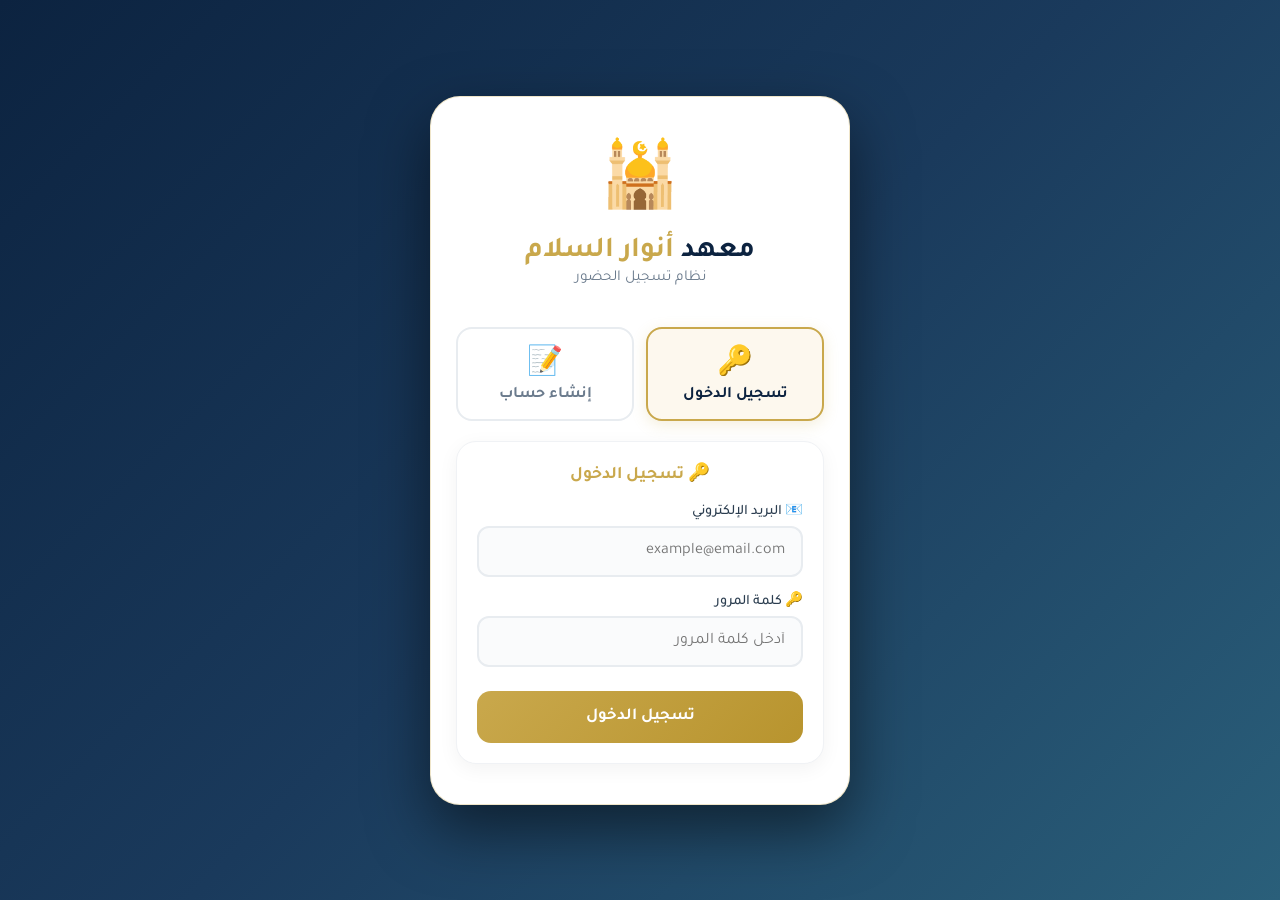
==== commit 396857ec: "Add files via upload" ====
--- a/index.html
+++ b/index.html
@@ -3,7 +3,7 @@
 <head>
     <meta charset="UTF-8" />
     <meta name="viewport" content="width=device-width, initial-scale=1.0, maximum-scale=1.0, user-scalable=no" />
-    <title>  </title>
+    <title>معهد أنوار السلام</title>
     <link href="https://fonts.googleapis.com/css2?family=Tajawal:wght@300;400;500;700&display=swap" rel="stylesheet" />
     <style>
         * {
@@ -11,9 +11,8 @@
             padding: 0;
             box-sizing: border-box;
         }
-
         body {
-            font-family: 'Tajawal', sans-serif;
+            font-family: 'Tajawal', 'Arial', sans-serif;
             background: linear-gradient(135deg, #0C2340, #1A3A5C, #2A5F7A);
             min-height: 100vh;
             display: flex;
@@ -21,23 +20,21 @@
             align-items: center;
             padding: 20px;
         }
-
         .container {
             width: 100%;
             max-width: 420px;
-            background: rgba(255, 255, 255, 0.95);
+            background: #ffffff;
             border-radius: 30px;
             padding: 30px 25px;
             box-shadow: 0 25px 60px rgba(0, 0, 0, 0.5);
-            border: 1px solid rgba(201, 168, 76, 0.2);
-        }
-
+            border: 1px solid rgba(201, 168, 76, 0.3);
+        }
         .logo {
             text-align: center;
             padding: 10px 0 25px;
         }
         .logo .icon {
-            font-size: 3.5rem;
+            font-size: 4rem;
             display: block;
             margin-bottom: 8px;
         }
@@ -51,7 +48,7 @@
         }
         .logo p {
             color: #6B7B8D;
-            font-size: 0.9rem;
+            font-size: 0.95rem;
         }
 
         .tab-selector {
@@ -60,7 +57,6 @@
             gap: 12px;
             margin: 15px 0 20px;
         }
-
         .tab-btn {
             padding: 14px 10px;
             border: 2px solid #E8ECF0;
@@ -70,7 +66,7 @@
             font-weight: 600;
             cursor: pointer;
             transition: all 0.3s;
-            font-family: inherit;
+            font-family: 'Tajawal', 'Arial', sans-serif;
             color: #6B7B8D;
         }
         .tab-btn:active {
@@ -101,7 +97,6 @@
             display: block;
             animation: slideDown 0.4s ease;
         }
-
         @keyframes slideDown {
             from {
                 opacity: 0;
@@ -112,7 +107,6 @@
                 transform: translateY(0);
             }
         }
-
         .form-card h3 {
             color: #0C2340;
             font-size: 1.1rem;
@@ -131,7 +125,7 @@
             font-weight: 500;
             color: #2C3E50;
             margin-bottom: 5px;
-            font-size: 0.85rem;
+            font-size: 0.9rem;
         }
         .input-group input,
         .input-group select {
@@ -140,7 +134,7 @@
             border: 2px solid #E8ECF0;
             border-radius: 12px;
             font-size: 1rem;
-            font-family: inherit;
+            font-family: 'Tajawal', 'Arial', sans-serif;
             transition: all 0.3s;
             background: #FAFBFC;
             color: #2C3E50;
@@ -154,7 +148,7 @@
         .input-group small {
             display: block;
             color: #95A5A6;
-            font-size: 0.7rem;
+            font-size: 0.75rem;
             margin-top: 3px;
         }
 
@@ -186,7 +180,7 @@
             padding: 14px 14px;
             background: transparent;
             font-size: 1rem;
-            font-family: inherit;
+            font-family: 'Tajawal', 'Arial', sans-serif;
             color: #2C3E50;
         }
         .phone-input input:focus {
@@ -204,7 +198,7 @@
             font-weight: 700;
             cursor: pointer;
             transition: all 0.3s;
-            font-family: inherit;
+            font-family: 'Tajawal', 'Arial', sans-serif;
             margin-top: 10px;
         }
         .btn-primary:active {
@@ -221,7 +215,6 @@
             gap: 10px;
             margin: 10px 0;
         }
-
         .role-btn {
             padding: 14px;
             border: 2px solid #E8ECF0;
@@ -231,7 +224,7 @@
             font-weight: 600;
             cursor: pointer;
             transition: all 0.3s;
-            font-family: inherit;
+            font-family: 'Tajawal', 'Arial', sans-serif;
             color: #6B7B8D;
         }
         .role-btn:active {
@@ -300,7 +293,6 @@
             margin-bottom: 0;
         }
 
-        /* =====   -    ===== */
         .grade-section {
             display: block;
         }
@@ -326,119 +318,123 @@
     </style>
 </head>
 <body>
+
     <div class="container">
+
+        <!-- ===== الشعار ===== -->
         <div class="logo">
-            <span class="icon"></span>
-            <h1> <span> </span></h1>
-            <p>  </p>
+            <span class="icon">🕌</span>
+            <h1>معهد <span>أنوار السلام</span></h1>
+            <p>نظام تسجيل الحضور</p>
         </div>
 
+        <!-- ===== التبويبات ===== -->
         <div class="tab-selector">
             <button id="loginTab" class="tab-btn active" onclick="showLogin()">
-                <span class="emoji"></span>  
+                <span class="emoji">🔑</span> تسجيل الدخول
             </button>
             <button id="registerTab" class="tab-btn" onclick="showRegister()">
-                <span class="emoji"></span>  
+                <span class="emoji">📝</span> إنشاء حساب
             </button>
         </div>
 
-        <!-- =====   ===== -->
+        <!-- ===== تسجيل الدخول ===== -->
         <div id="loginForm" class="form-card active">
-            <h3> <span> </span></h3>
+            <h3>🔑 <span>تسجيل الدخول</span></h3>
             <div class="input-group">
-                <label>  </label>
+                <label>📧 البريد الإلكتروني</label>
                 <input type="email" id="loginEmail" placeholder="example@email.com" />
             </div>
             <div class="input-group">
-                <label>  </label>
-                <input type="password" id="loginPassword" placeholder="  " />
-            </div>
-            <button id="loginBtn" class="btn-primary" onclick="loginUser()"> </button>
+                <label>🔑 كلمة المرور</label>
+                <input type="password" id="loginPassword" placeholder="أدخل كلمة المرور" />
+            </div>
+            <button id="loginBtn" class="btn-primary" onclick="loginUser()">تسجيل الدخول</button>
         </div>
 
-        <!-- =====   ===== -->
+        <!-- ===== إنشاء حساب ===== -->
         <div id="registerForm" class="form-card">
-            <h3> <span>  </span></h3>
+            <h3>📝 <span>إنشاء حساب جديد</span></h3>
 
             <div class="input-group">
-                <label>  </label>
-                <input type="text" id="regName" placeholder=":   " />
-                <small>   </small>
+                <label>👤 الاسم الثلاثي</label>
+                <input type="text" id="regName" placeholder="مثال: أحمد محمد علي" />
+                <small>الاسم باللغة العربية فقط</small>
             </div>
 
             <div class="input-group">
-                <label>  </label>
+                <label>📧 البريد الإلكتروني</label>
                 <input type="email" id="regEmail" placeholder="example@email.com" />
             </div>
 
             <div class="input-group">
-                <label>  </label>
+                <label>📱 رقم الهاتف</label>
                 <div class="phone-input">
                     <span class="country">+964</span>
                     <input type="tel" id="regPhone" placeholder="7XXXXXXXXX" maxlength="10" />
                 </div>
-                <small> 10  </small>
+                <small>أدخل 10 أرقام فقط</small>
             </div>
 
             <div class="input-group">
-                <label>  </label>
-                <input type="password" id="regPassword" placeholder="6   " />
-            </div>
-
-            <!-- =====   -    ===== -->
+                <label>🔑 كلمة المرور</label>
+                <input type="password" id="regPassword" placeholder="6 أحرف على الأقل" />
+            </div>
+
+            <!-- ===== اختيار الصف ===== -->
             <div id="gradeSection" class="grade-section">
                 <div class="input-group">
-                    <label> </label>
+                    <label>📚 الصف</label>
                     <select id="regGrade">
-                        <option value="">--   --</option>
-                        <option value=" "> </option>
-                        <option value=" "> </option>
-                        <option value=" "> </option>
+                        <option value="">-- اختر الصف --</option>
+                        <option value="رابع إعدادي">رابع إعدادي</option>
+                        <option value="خامس إعدادي">خامس إعدادي</option>
+                        <option value="سادس إعدادي">سادس إعدادي</option>
                     </select>
-                    <small>    </small>
+                    <small>اختر الصف الذي تنتمي إليه</small>
                 </div>
             </div>
 
-            <!-- =====   ===== -->
+            <!-- ===== اختيار الدور ===== -->
             <div class="role-selector">
                 <button id="roleStudentBtn" class="role-btn active" onclick="selectRole('student')">
-                    <span class="emoji"></span> 
+                    <span class="emoji">👤</span> طالب
                 </button>
                 <button id="roleTeacherBtn" class="role-btn" onclick="selectRole('teacher')">
-                    <span class="emoji"></span> 
+                    <span class="emoji">👨‍🏫</span> مدرس
                 </button>
             </div>
 
-            <!-- =====   ===== -->
+            <!-- ===== كود المدرس ===== -->
             <div id="teacherCodeSection" class="teacher-code-section">
                 <div class="input-group">
-                    <label>   </label>
-                    <input type="password" id="regTeacherCode" placeholder="  " />
+                    <label>🔐 كود المدرس السري</label>
+                    <input type="password" id="regTeacherCode" placeholder="أدخل الكود السري" />
                 </div>
             </div>
 
-            <button id="registerBtn" class="btn-primary" onclick="registerUser()"> </button>
+            <button id="registerBtn" class="btn-primary" onclick="registerUser()">إنشاء حساب</button>
         </div>
 
+        <!-- ===== الرسائل ===== -->
         <div id="message" class="message"></div>
+
     </div>
 
     <script>
         // ============================================================
-        //   ()
+        // الكود السري (مخفي)
         // ============================================================
         const TEACHER_CODE = 'zznn550011AN@';
 
         // ============================================================
-        // 
-        // ============================================================
-
+        // المتغيرات
+        // ============================================================
         let selectedRole = 'student';
 
         // ============================================================
-        //   
-        // ============================================================
-
+        // التبديل بين التبويبات
+        // ============================================================
         function showLogin() {
             document.getElementById('loginTab').classList.add('active');
             document.getElementById('registerTab').classList.remove('active');
@@ -456,9 +452,8 @@
         }
 
         // ============================================================
-        //   -  / 
-        // ============================================================
-
+        // اختيار الدور - مع إظهار/إخفاء الصف
+        // ============================================================
         function selectRole(role) {
             selectedRole = role;
 
@@ -468,18 +463,14 @@
             const gradeSection = document.getElementById('gradeSection');
 
             if (role === 'student') {
-                // 
                 studentBtn.classList.add('active');
                 teacherBtn.classList.remove('active');
                 teacherCodeSection.style.display = 'none';
-                //     
                 gradeSection.classList.remove('hidden');
             } else {
-                // 
                 teacherBtn.classList.add('active');
                 studentBtn.classList.remove('active');
                 teacherCodeSection.style.display = 'block';
-                //     
                 gradeSection.classList.add('hidden');
             }
 
@@ -487,9 +478,8 @@
         }
 
         // ============================================================
-        //  
-        // ============================================================
-
+        // دوال مساعدة
+        // ============================================================
         function showMessage(text, type) {
             const el = document.getElementById('message');
             el.textContent = text;
@@ -505,10 +495,10 @@
         function setLoading(btn, loading) {
             if (loading) {
                 btn.disabled = true;
-                btn.innerHTML = ' <span class="loading"></span>';
+                btn.innerHTML = 'جاري <span class="loading"></span>';
             } else {
                 btn.disabled = false;
-                btn.innerHTML = btn.id === 'loginBtn' ? ' ' : ' ';
+                btn.innerHTML = btn.id === 'loginBtn' ? 'تسجيل الدخول' : 'إنشاء حساب';
             }
         }
 
@@ -533,9 +523,8 @@
         }
 
         // ============================================================
-        //  
-        // ============================================================
-
+        // تسجيل الدخول
+        // ============================================================
         function loginUser() {
             const email = document.getElementById('loginEmail').value.trim();
             const password = document.getElementById('loginPassword').value.trim();
@@ -543,11 +532,11 @@
             hideMessage();
 
             if (!isValidEmail(email)) {
-                showMessage('    ', 'error');
+                showMessage('⚠️ البريد الإلكتروني غير صحيح', 'error');
                 return;
             }
             if (!password) {
-                showMessage('    ', 'error');
+                showMessage('⚠️ يرجى إدخال كلمة المرور', 'error');
                 return;
             }
 
@@ -559,13 +548,13 @@
 
                 if (!user) {
                     setLoading(document.getElementById('loginBtn'), false);
-                    showMessage('      ', 'error');
+                    showMessage('❌ البريد أو كلمة المرور غير صحيحة', 'error');
                     return;
                 }
 
                 localStorage.setItem('currentUser', JSON.stringify(user));
                 setLoading(document.getElementById('loginBtn'), false);
-                showMessage('    !', 'success');
+                showMessage('✅ تم تسجيل الدخول بنجاح!', 'success');
 
                 setTimeout(function() {
                     window.location.href = 'dashboard.html';
@@ -574,9 +563,8 @@
         }
 
         // ============================================================
-        //   
-        // ============================================================
-
+        // إنشاء حساب جديد
+        // ============================================================
         function registerUser() {
             const name = document.getElementById('regName').value.trim();
             const email = document.getElementById('regEmail').value.trim();
@@ -587,53 +575,47 @@
 
             hideMessage();
 
-            //   
             if (!isValidName(name)) {
-                showMessage('      ()', 'error');
-                return;
-            }
-
-            //   
+                showMessage('⚠️ الاسم يجب أن يكون عربياً (ثلاثي)', 'error');
+                return;
+            }
+
             if (!isValidEmail(email)) {
-                showMessage('    ', 'error');
-                return;
-            }
-
-            //   
+                showMessage('⚠️ البريد الإلكتروني غير صحيح', 'error');
+                return;
+            }
+
             if (!isValidPhone(phone)) {
-                showMessage('      10 ', 'error');
-                return;
-            }
-
-            //    
+                showMessage('⚠️ رقم الهاتف يجب أن يكون 10 أرقام', 'error');
+                return;
+            }
+
             if (!isValidPassword(password)) {
-                showMessage('      6   ', 'error');
-                return;
-            }
-
-            //        
+                showMessage('⚠️ كلمة المرور يجب أن تكون 6 أحرف على الأقل', 'error');
+                return;
+            }
+
             const isTeacher = (selectedRole === 'teacher');
             if (isTeacher) {
                 if (!teacherCode) {
-                    showMessage('    ', 'error');
+                    showMessage('⚠️ يرجى إدخال كود المدرس', 'error');
                     return;
                 }
                 if (teacherCode !== TEACHER_CODE) {
-                    showMessage('    !', 'error');
+                    showMessage('❌ كود المدرس غير صحيح!', 'error');
                     return;
                 }
             }
 
-            // =====     ( ) =====
+            // التحقق من اختيار الصف (للطالب فقط)
             if (!isTeacher && !grade) {
-                showMessage('   ', 'error');
-                return;
-            }
-
-            //      
+                showMessage('⚠️ يرجى اختيار الصف', 'error');
+                return;
+            }
+
             const users = JSON.parse(localStorage.getItem('users')) || [];
             if (users.find(u => u.email === email)) {
-                showMessage('    ', 'error');
+                showMessage('⚠️ هذا البريد مسجل مسبقاً', 'error');
                 return;
             }
 
@@ -646,7 +628,7 @@
                     email: email,
                     phone: phone,
                     password: password,
-                    grade: isTeacher ? '' : grade,
+                    grade: isTeacher ? 'مدرس' : grade,
                     is_teacher: isTeacher,
                     registered: new Date().toISOString()
                 };
@@ -656,7 +638,7 @@
                 localStorage.setItem('currentUser', JSON.stringify(newUser));
 
                 setLoading(document.getElementById('registerBtn'), false);
-                showMessage(isTeacher ? '   !' : '   !', 'success');
+                showMessage(isTeacher ? '✅ تم التسجيل كمدرس!' : '✅ تم التسجيل كطالب!', 'success');
 
                 setTimeout(function() {
                     window.location.href = 'dashboard.html';
@@ -665,9 +647,8 @@
         }
 
         // ============================================================
-        //   
-        // ============================================================
-
+        // التحقق من الجلسة
+        // ============================================================
         const savedUser = localStorage.getItem('currentUser');
         if (savedUser) {
             try {
@@ -679,13 +660,12 @@
         }
 
         // ============================================================
-        //  
-        // ============================================================
-
-        console.log('    - ');
-        console.log('    ');
-
-        //    
+        // بدء التطبيق
+        // ============================================================
+        console.log('🕌 معهد أنوار السلام - جاهز');
+        console.log('🔑 الكود السري: ' + TEACHER_CODE);
+
+        // تفعيل زر الطالب افتراضياً
         selectRole('student');
     </script>
 </body>
